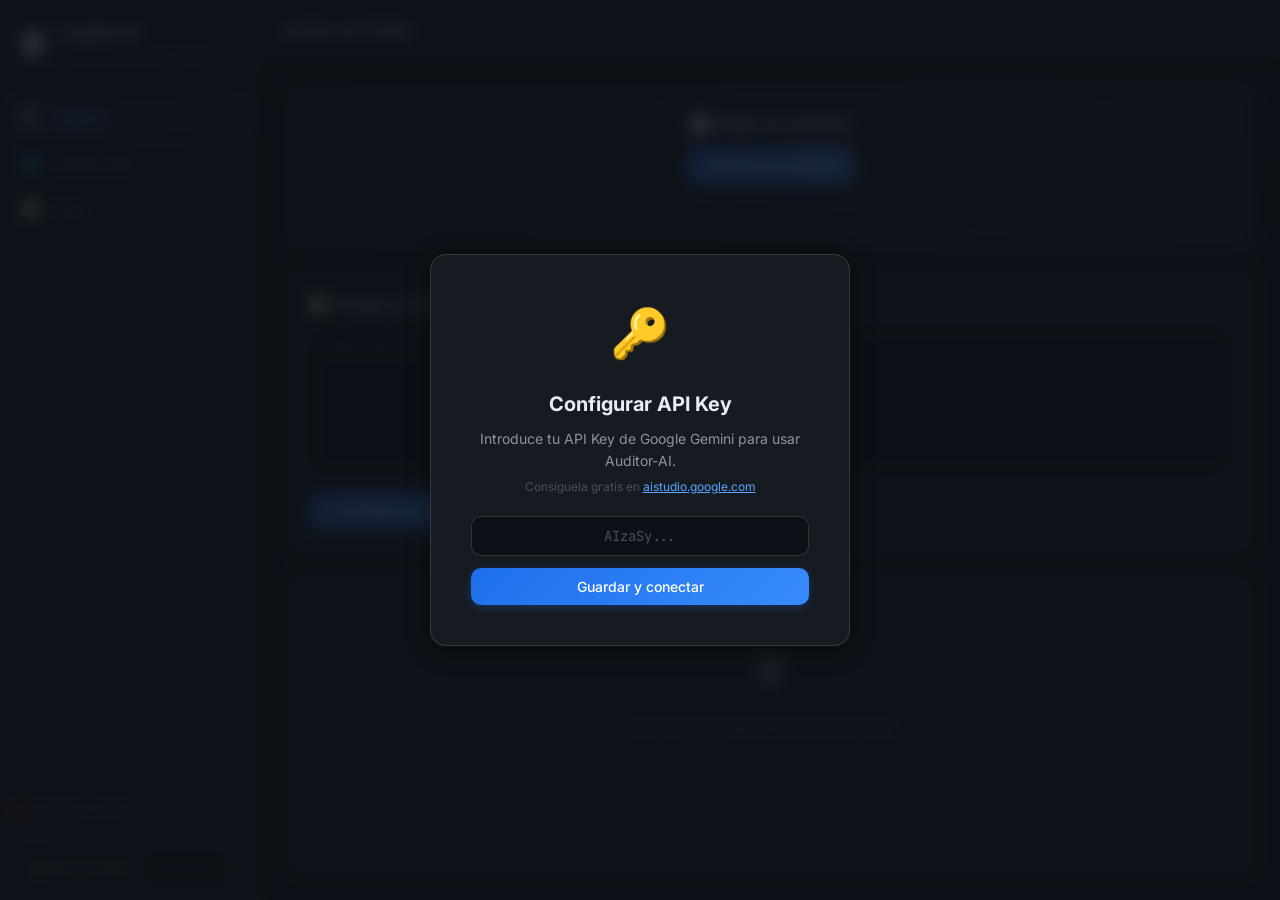
==== docs/index.html @ 36958936 "PWA client-side solo navegador (sin backend)" ====
<!DOCTYPE html>
<html lang="es">
<head>
  <meta charset="UTF-8" />
  <meta name="viewport" content="width=device-width, initial-scale=1.0" />
  <meta name="theme-color" content="#161b22" />
  <meta name="apple-mobile-web-app-capable" content="yes" />
  <meta name="apple-mobile-web-app-status-bar-style" content="black-translucent" />
  <link rel="manifest" href="manifest.json" />
  <link rel="icon" href="icons/icon-192.svg" sizes="192x192" />
  <link rel="apple-touch-icon" href="icons/icon-192.svg" />
  <title>Auditor-AI — PWA</title>
  <link href="https://fonts.googleapis.com/css2?family=Inter:wght@300;400;500;600;700&family=JetBrains+Mono:wght@400;500&display=swap" rel="stylesheet" />
  <link rel="stylesheet" href="style.css" />
</head>
<body>

  <aside class="sidebar" id="sidebar">
    <div class="sidebar-header">
      <div class="logo">
        <span class="logo-icon">&#x1F6E1;&#xFE0F;</span>
        <div class="logo-text">
          <h1>Auditor-AI</h1>
          <span class="logo-sub">RAPTOR Security Suite</span>
        </div>
      </div>
    </div>

    <nav class="sidebar-nav">
      <button class="nav-item active" id="nav-analyze" onclick="switchTab('analyze')">
        <span class="nav-icon">&#x1F50D;</span><span>An&aacute;lisis</span>
      </button>
      <button class="nav-item" id="nav-web" onclick="switchTab('web')">
        <span class="nav-icon">&#x1F310;</span><span>Auditar URL</span>
      </button>
      <button class="nav-item" id="nav-chat" onclick="switchTab('chat')">
        <span class="nav-icon">&#x1F4AC;</span><span>Chat</span>
      </button>
    </nav>

    <div class="sidebar-footer">
      <div class="status-indicator" id="status-indicator">
        <span class="status-dot" id="status-dot"></span>
        <span id="status-text">Comprobando...</span>
      </div>
      <div class="model-select-wrapper">
        <label for="global-model">Modelo</label>
        <select id="global-model">
          <option value="gemini-2.5-flash" selected>gemini-2.5-flash &#x26A1;</option>
          <option value="gemini-2.5-pro">gemini-2.5-pro &#x1F9E0; (cuota limitada)</option>
        </select>
      </div>
    </div>
  </aside>

  <main class="main-content">
    <header class="topbar">
      <div class="topbar-title" id="topbar-title">An&aacute;lisis de C&oacute;digo</div>
    </header>

    <!-- ANALYZE TAB -->
    <section class="tab-panel active" id="tab-analyze">
      <div class="panel-body" style="display:flex;flex-direction:column;gap:16px">
        <div class="card upload-card" id="drop-zone">
          <h2>&#x1F4C4; Sube un archivo</h2>
          <input type="file" id="file-input" hidden />
          <button class="btn btn-primary" onclick="document.getElementById('file-input').click()">Seleccionar archivo</button>
          <p class="upload-hint" style="margin-top:8px">O arrastra un archivo aqu&iacute;</p>
        </div>
        <div class="file-info-bar hidden" id="file-info-bar">
          <span id="file-info-name"></span>
          <button class="btn btn-primary btn-sm" id="analyze-file-btn" onclick="analyzeFile()">&#x1F680; Auditar</button>
        </div>

        <div class="card">
          <h2 class="card-title">&#x1F4DD; O pega el c&oacute;digo</h2>
          <textarea id="code-textarea" class="text-input" style="min-height:150px;font-family:var(--font-mono);font-size:13px;resize:vertical;width:100%;margin-bottom:10px" placeholder="Pega aqu&iacute; el c&oacute;digo a analizar..."></textarea>
          <button class="btn btn-primary" id="analyze-code-btn" onclick="analyzeCode()">&#x1F680; Auditar con RAPTOR</button>
        </div>

        <div class="output-header" style="display:none" id="analyze-output-header">
          <span class="output-label">&#x1F50D; Resultado del an&aacute;lisis</span>
          <span class="output-meta" id="analyze-meta"></span>
        </div>
      </div>
      <div class="output-wrapper" id="analyze-output-wrapper">
        <div class="output-box" id="analyze-output">
          <div class="output-placeholder"><span>&#x1F6E1;&#xFE0F;</span><p>El informe de seguridad aparecer&aacute; aqu&iacute;...</p></div>
        </div>
      </div>
    </section>

    <!-- WEB TAB -->
    <section class="tab-panel" id="tab-web">
      <div class="panel-body">
        <div class="card">
          <h2 class="card-title">&#x1F310; Auditor&iacute;a de URL</h2>
          <div class="input-group">
            <input type="text" id="url-input" class="text-input" placeholder="https://ejemplo.com" />
            <button class="btn btn-primary" id="analyze-url-btn" onclick="analyzeURL()">Auditar Web</button>
          </div>
        </div>
      </div>
      <div class="output-wrapper" id="web-output-wrapper">
        <div class="output-box" id="web-output">
          <div class="output-placeholder"><span>&#x1F310;</span><p>Resultados del an&aacute;lisis web...</p></div>
        </div>
      </div>
    </section>

    <!-- CHAT TAB -->
    <section class="tab-panel" id="tab-chat">
      <div class="chat-wrapper">
        <div class="chat-messages" id="chat-messages">
          <div class="chat-welcome">
            <div class="chat-welcome-icon">&#x1F916;</div>
            <h2>Chat de Seguridad Auditor-AI</h2>
            <p>Asistente DevSecOps con metodolog&iacute;a RAPTOR activada.<br/>Haz cualquier pregunta sobre vulnerabilidades, c&oacute;digo o buenas pr&aacute;cticas de seguridad.</p>
            <button class="btn btn-primary" id="start-chat-btn" onclick="startChat()">&#x1F4AC; Iniciar sesi&oacute;n de chat</button>
          </div>
        </div>
        <div class="chat-input-area">
          <textarea id="chat-input" placeholder="Pregunta de seguridad..." rows="1" disabled></textarea>
          <button class="chat-send-btn" id="chat-send-btn" onclick="sendChatMessage()" disabled>Enviar</button>
          <div class="chat-hint" id="chat-hint">Inicia la sesi&oacute;n para comenzar a chatear</div>
        </div>
      </div>
    </section>

  </main>

  <div class="toast hidden" id="toast"></div>

  <div class="api-key-overlay" id="api-key-overlay">
    <div class="api-key-modal">
      <div class="api-key-modal-icon">&#x1F511;</div>
      <h2>Configurar API Key</h2>
      <p>Introduce tu API Key de Google Gemini para usar Auditor-AI.</p>
      <p class="api-key-hint">Cons&iacute;guela gratis en <a href="https://aistudio.google.com/" target="_blank" rel="noopener">aistudio.google.com</a></p>
      <input type="text" id="api-key-input" class="text-input" placeholder="AIzaSy..." autocomplete="off" />
      <button class="btn btn-primary" id="api-key-btn" onclick="saveApiKey()">Guardar y conectar</button>
      <p class="api-key-error hidden" id="api-key-error">API Key inv&aacute;lida. Intenta de nuevo.</p>
    </div>
  </div>

  <script src="app.js"></script>
</body>
</html>
---- docs/style.css ----
/* ═══════════════════════════════════════════════════════════════════
   Auditor-AI Web — Dark mode premium stylesheet
   ═══════════════════════════════════════════════════════════════════ */

/* ── Variables ────────────────────────────────────────────────────── */
:root {
  /* Colors */
  --bg-base:        #0d1117;
  --bg-surface:     #161b22;
  --bg-elevated:    #1c2332;
  --bg-hover:       #212940;
  --bg-input:       #0d1117;

  --border:         rgba(255,255,255,0.07);
  --border-bright:  rgba(255,255,255,0.14);

  --accent:         #58a6ff;
  --accent-glow:    rgba(88,166,255,0.25);
  --accent-hover:   #79b8ff;

  --green:          #3fb950;
  --green-glow:     rgba(63,185,80,0.2);
  --yellow:         #d29922;
  --red:            #f85149;
  --orange:         #e3b341;
  --purple:         #bc8cff;

  --text-primary:   #e6edf3;
  --text-secondary: #8b949e;
  --text-muted:     #484f58;

  /* Severity colors */
  --sev-critical:   #f85149;
  --sev-high:       #e3b341;
  --sev-medium:     #d29922;
  --sev-low:        #3fb950;
  --sev-info:       #58a6ff;

  /* Layout */
  --sidebar-w:      260px;
  --topbar-h:       60px;
  --radius:         10px;
  --radius-lg:      16px;
  --radius-sm:      6px;
  --shadow:         0 4px 24px rgba(0,0,0,0.4);
  --shadow-glow:    0 0 24px var(--accent-glow);

  /* Typography */
  --font-sans:      'Inter', system-ui, sans-serif;
  --font-mono:      'JetBrains Mono', 'Fira Code', monospace;
}

/* ── Reset & Base ─────────────────────────────────────────────────── */
*, *::before, *::after { box-sizing: border-box; margin: 0; padding: 0; }

html { height: 100%; scroll-behavior: smooth; }

body {
  font-family: var(--font-sans);
  background: var(--bg-base);
  color: var(--text-primary);
  height: 100vh;
  display: flex;
  overflow: hidden;
  font-size: 14px;
  line-height: 1.6;
}

/* ── Scrollbar ────────────────────────────────────────────────────── */
::-webkit-scrollbar { width: 6px; height: 6px; }
::-webkit-scrollbar-track { background: transparent; }
::-webkit-scrollbar-thumb { background: var(--border-bright); border-radius: 3px; }
::-webkit-scrollbar-thumb:hover { background: var(--text-muted); }

/* ── Sidebar ──────────────────────────────────────────────────────── */
.sidebar {
  width: var(--sidebar-w);
  min-width: var(--sidebar-w);
  background: var(--bg-surface);
  border-right: 1px solid var(--border);
  display: flex;
  flex-direction: column;
  height: 100vh;
  transition: width 0.3s ease, min-width 0.3s ease;
  overflow: hidden;
  z-index: 100;
  position: relative;
}

.sidebar.collapsed {
  width: 0;
  min-width: 0;
  border-right: none;
}

.sidebar-header {
  padding: 20px 16px 16px;
  border-bottom: 1px solid var(--border);
}

.logo {
  display: flex;
  align-items: center;
  gap: 12px;
}

.logo-icon {
  font-size: 28px;
  filter: drop-shadow(0 0 8px rgba(88,166,255,0.5));
  animation: pulse-glow 3s infinite;
}

@keyframes pulse-glow {
  0%, 100% { filter: drop-shadow(0 0 6px rgba(88,166,255,0.4)); }
  50%       { filter: drop-shadow(0 0 14px rgba(88,166,255,0.8)); }
}

.logo-text h1 {
  font-size: 16px;
  font-weight: 700;
  color: var(--text-primary);
  letter-spacing: -0.3px;
}

.logo-sub {
  font-size: 11px;
  color: var(--accent);
  font-weight: 500;
  letter-spacing: 0.5px;
  text-transform: uppercase;
}

/* ── Sidebar Nav ──────────────────────────────────────────────────── */
.sidebar-nav {
  flex: 1;
  padding: 12px 8px;
  display: flex;
  flex-direction: column;
  gap: 4px;
}

.nav-item {
  display: flex;
  align-items: center;
  gap: 12px;
  padding: 10px 12px;
  border-radius: var(--radius);
  background: transparent;
  border: none;
  color: var(--text-secondary);
  font-family: var(--font-sans);
  font-size: 14px;
  font-weight: 500;
  cursor: pointer;
  transition: all 0.2s ease;
  width: 100%;
  text-align: left;
  white-space: nowrap;
}

.nav-item:hover {
  background: var(--bg-hover);
  color: var(--text-primary);
  transform: translateX(2px);
}

.nav-item.active {
  background: linear-gradient(135deg, rgba(88,166,255,0.15), rgba(88,166,255,0.05));
  color: var(--accent);
  border: 1px solid rgba(88,166,255,0.25);
  box-shadow: inset 0 0 12px rgba(88,166,255,0.05);
}

.nav-icon {
  font-size: 18px;
  min-width: 20px;
  text-align: center;
}

/* ── Sidebar Footer ───────────────────────────────────────────────── */
.sidebar-footer {
  padding: 16px;
  border-top: 1px solid var(--border);
  display: flex;
  flex-direction: column;
  gap: 12px;
}

.status-indicator {
  display: flex;
  align-items: center;
  gap: 8px;
  font-size: 12px;
  color: var(--text-secondary);
}

.status-dot {
  width: 8px;
  height: 8px;
  border-radius: 50%;
  background: var(--text-muted);
  transition: background 0.3s;
}

.status-dot.ok    { background: var(--green); box-shadow: 0 0 6px var(--green-glow); }
.status-dot.error { background: var(--red); }

.model-select-wrapper {
  display: flex;
  flex-direction: column;
  gap: 4px;
}

.model-select-wrapper label {
  font-size: 11px;
  color: var(--text-muted);
  text-transform: uppercase;
  letter-spacing: 0.5px;
}

select#global-model {
  background: var(--bg-input);
  border: 1px solid var(--border-bright);
  color: var(--text-primary);
  border-radius: var(--radius-sm);
  padding: 6px 8px;
  font-family: var(--font-sans);
  font-size: 13px;
  cursor: pointer;
  outline: none;
  transition: border-color 0.2s;
}

select#global-model:focus { border-color: var(--accent); }

/* ── Main Content ─────────────────────────────────────────────────── */
.main-content {
  flex: 1;
  display: flex;
  flex-direction: column;
  height: 100vh;
  overflow: hidden;
  min-width: 0;
}

/* ── Topbar ───────────────────────────────────────────────────────── */
.topbar {
  height: var(--topbar-h);
  background: var(--bg-surface);
  border-bottom: 1px solid var(--border);
  display: flex;
  align-items: center;
  gap: 16px;
  padding: 0 20px;
  flex-shrink: 0;
}

.sidebar-toggle {
  background: none;
  border: none;
  cursor: pointer;
  display: flex;
  flex-direction: column;
  gap: 5px;
  padding: 6px;
  border-radius: var(--radius-sm);
  transition: background 0.2s;
}

.sidebar-toggle:hover { background: var(--bg-hover); }

.sidebar-toggle span {
  display: block;
  width: 18px;
  height: 2px;
  background: var(--text-secondary);
  border-radius: 2px;
  transition: all 0.3s;
}

.topbar-title {
  font-size: 15px;
  font-weight: 600;
  color: var(--text-primary);
  flex: 1;
}

/* ── Tab Panels ───────────────────────────────────────────────────── */
.tab-panel {
  display: none;
  flex: 1;
  overflow-y: auto;
  padding: 24px;
  flex-direction: column;
  gap: 20px;
}

.tab-panel.active {
  display: flex;
}

/* ── Cards ────────────────────────────────────────────────────────── */
.card {
  background: var(--bg-surface);
  border: 1px solid var(--border);
  border-radius: var(--radius-lg);
  padding: 24px;
  transition: border-color 0.2s;
}

.card:hover { border-color: var(--border-bright); }

.card-title {
  font-size: 16px;
  font-weight: 600;
  margin-bottom: 8px;
}

.card-desc {
  color: var(--text-secondary);
  font-size: 13px;
  margin-bottom: 16px;
}

/* ── Upload Card ──────────────────────────────────────────────────── */
.upload-card {
  text-align: center;
  border: 2px dashed var(--border);
  cursor: pointer;
  transition: all 0.3s ease;
  background: linear-gradient(135deg, var(--bg-surface), var(--bg-elevated));
}

.upload-card:hover,
.upload-card.dragover {
  border-color: var(--accent);
  background: linear-gradient(135deg, rgba(88,166,255,0.05), rgba(88,166,255,0.02));
  box-shadow: var(--shadow-glow);
}

.upload-icon {
  font-size: 48px;
  margin-bottom: 12px;
  filter: grayscale(0.3);
  transition: filter 0.2s;
}

.upload-card:hover .upload-icon { filter: none; }

.upload-card h2 {
  font-size: 18px;
  font-weight: 600;
  margin-bottom: 8px;
}

.upload-card p {
  color: var(--text-secondary);
  font-size: 13px;
  margin-bottom: 4px;
}

.upload-hint {
  font-family: var(--font-mono);
  font-size: 11px !important;
  color: var(--text-muted) !important;
  margin-bottom: 16px !important;
}

/* ── Path Card ────────────────────────────────────────────────────── */
.path-card { padding: 16px 24px; }

.path-header {
  margin-bottom: 10px;
}

.section-label {
  font-size: 12px;
  color: var(--text-muted);
  text-transform: uppercase;
  letter-spacing: 0.5px;
  font-weight: 600;
}

/* ── Input Group ──────────────────────────────────────────────────── */
.input-group {
  display: flex;
  gap: 10px;
  align-items: center;
  margin-bottom: 12px;
}

.text-input {
  flex: 1;
  background: var(--bg-input);
  border: 1px solid var(--border-bright);
  color: var(--text-primary);
  border-radius: var(--radius);
  padding: 10px 14px;
  font-family: var(--font-mono);
  font-size: 13px;
  outline: none;
  transition: border-color 0.2s, box-shadow 0.2s;
}

.text-input:focus {
  border-color: var(--accent);
  box-shadow: 0 0 0 3px var(--accent-glow);
}

.text-input::placeholder { color: var(--text-muted); }

/* ── Buttons ──────────────────────────────────────────────────────── */
.btn {
  display: inline-flex;
  align-items: center;
  gap: 6px;
  padding: 10px 18px;
  border-radius: var(--radius);
  font-family: var(--font-sans);
  font-size: 14px;
  font-weight: 500;
  cursor: pointer;
  border: none;
  outline: none;
  transition: all 0.2s ease;
  white-space: nowrap;
}

.btn-primary {
  background: linear-gradient(135deg, #1f6feb, #388bfd);
  color: #fff;
  box-shadow: 0 2px 8px rgba(31,111,235,0.3);
}

.btn-primary:hover {
  background: linear-gradient(135deg, #388bfd, #58a6ff);
  box-shadow: 0 4px 16px rgba(88,166,255,0.4);
  transform: translateY(-1px);
}

.btn-primary:active { transform: translateY(0); }
.btn-primary:disabled {
  background: var(--bg-hover);
  color: var(--text-muted);
  cursor: not-allowed;
  box-shadow: none;
  transform: none;
}

.btn-ghost {
  background: transparent;
  color: var(--text-secondary);
  border: 1px solid var(--border);
}

.btn-ghost:hover {
  background: var(--bg-hover);
  color: var(--text-primary);
  border-color: var(--border-bright);
}

.btn-sm { padding: 6px 12px; font-size: 13px; }
.btn-wide { width: 100%; justify-content: center; margin-top: 8px; }

/* ── File Info Bar ────────────────────────────────────────────────── */
.file-info-bar {
  display: flex;
  align-items: center;
  gap: 10px;
  background: linear-gradient(135deg, rgba(63,185,80,0.1), rgba(63,185,80,0.03));
  border: 1px solid rgba(63,185,80,0.25);
  border-radius: var(--radius);
  padding: 10px 16px;
  animation: slide-in 0.3s ease;
}

@keyframes slide-in {
  from { opacity: 0; transform: translateY(-8px); }
  to   { opacity: 1; transform: translateY(0); }
}

.file-info-icon { font-size: 18px; }

#file-info-name {
  flex: 1;
  font-family: var(--font-mono);
  font-size: 13px;
  color: var(--green);
  font-weight: 500;
}

/* ── Tool Selector ────────────────────────────────────────────────── */
.tool-selector {
  display: flex;
  align-items: center;
  gap: 16px;
  margin-bottom: 12px;
  flex-wrap: wrap;
}

.tool-label {
  font-size: 13px;
  color: var(--text-secondary);
  font-weight: 500;
}

.tool-options {
  display: flex;
  gap: 8px;
}

.chip-label input[type="radio"] { display: none; }

.chip {
  display: block;
  padding: 5px 14px;
  border-radius: 20px;
  border: 1px solid var(--border-bright);
  color: var(--text-secondary);
  font-size: 13px;
  cursor: pointer;
  transition: all 0.2s;
}

.chip-label input:checked + .chip {
  background: rgba(88,166,255,0.15);
  border-color: var(--accent);
  color: var(--accent);
}

/* ── Output Box ───────────────────────────────────────────────────── */
.output-wrapper {
  flex: 1;
  display: flex;
  flex-direction: column;
  min-height: 300px;
  background: var(--bg-surface);
  border: 1px solid var(--border);
  border-radius: var(--radius-lg);
  overflow: hidden;
}

.output-header {
  display: flex;
  align-items: center;
  justify-content: space-between;
  padding: 12px 20px;
  border-bottom: 1px solid var(--border);
  background: var(--bg-elevated);
  flex-shrink: 0;
}

.output-label {
  font-size: 13px;
  font-weight: 600;
  color: var(--text-secondary);
}

.output-meta {
  font-size: 12px;
  color: var(--text-muted);
  font-family: var(--font-mono);
}

.output-box {
  flex: 1;
  padding: 20px 24px;
  overflow-y: auto;
  font-family: var(--font-sans);
  font-size: 14px;
  line-height: 1.8;
  position: relative;
}

.output-placeholder {
  display: flex;
  flex-direction: column;
  align-items: center;
  justify-content: center;
  height: 200px;
  color: var(--text-muted);
  gap: 12px;
}

.output-placeholder span { font-size: 36px; opacity: 0.4; }
.output-placeholder p { font-size: 14px; }

/* ── Markdown Rendering ───────────────────────────────────────────── */
.output-box h1 { font-size: 22px; font-weight: 700; margin: 24px 0 12px; color: var(--text-primary); border-bottom: 1px solid var(--border); padding-bottom: 8px; }
.output-box h2 { font-size: 18px; font-weight: 600; margin: 20px 0 10px; color: var(--text-primary); }
.output-box h3 { font-size: 15px; font-weight: 600; margin: 16px 0 8px; color: var(--accent); }
.output-box h4 { font-size: 14px; font-weight: 600; margin: 12px 0 6px; color: var(--text-secondary); }

.output-box p { margin-bottom: 12px; color: var(--text-secondary); }
.output-box strong { color: var(--text-primary); font-weight: 600; }
.output-box em { color: var(--yellow); font-style: italic; }

.output-box ul, .output-box ol { padding-left: 24px; margin-bottom: 12px; }
.output-box li { color: var(--text-secondary); margin-bottom: 4px; }
.output-box li::marker { color: var(--accent); }

.output-box code {
  font-family: var(--font-mono);
  font-size: 12px;
  background: rgba(255,255,255,0.06);
  padding: 2px 6px;
  border-radius: 4px;
  color: var(--purple);
}

.output-box pre {
  background: #0a0e14;
  border: 1px solid var(--border);
  border-radius: var(--radius);
  padding: 16px;
  overflow-x: auto;
  margin: 12px 0;
  position: relative;
}

.output-box pre code {
  background: none;
  padding: 0;
  color: var(--text-primary);
  font-size: 13px;
}

.output-box blockquote {
  border-left: 3px solid var(--accent);
  padding-left: 16px;
  margin: 12px 0;
  color: var(--text-muted);
}

.output-box hr {
  border: none;
  border-top: 1px solid var(--border);
  margin: 20px 0;
}

/* Severity tags auto-styling */
.output-box h1:has-text("CRÍTICA"), .sev-critical-heading { color: var(--sev-critical) !important; }

/* ── Streaming cursor ─────────────────────────────────────────────── */
.streaming-cursor {
  display: inline-block;
  width: 2px;
  height: 1.2em;
  background: var(--accent);
  border-radius: 1px;
  vertical-align: text-bottom;
  animation: blink 0.8s infinite;
  margin-left: 2px;
}

@keyframes blink {
  0%, 100% { opacity: 1; }
  50%       { opacity: 0; }
}

/* ── Chat ─────────────────────────────────────────────────────────── */
.chat-wrapper {
  flex: 1;
  display: flex;
  flex-direction: column;
  height: calc(100vh - var(--topbar-h));
  overflow: hidden;
}

.chat-messages {
  flex: 1;
  overflow-y: auto;
  padding: 24px;
  display: flex;
  flex-direction: column;
  gap: 20px;
}

.chat-welcome {
  display: flex;
  flex-direction: column;
  align-items: center;
  justify-content: center;
  flex: 1;
  text-align: center;
  gap: 16px;
  padding: 40px;
}

.chat-welcome-icon {
  font-size: 56px;
  animation: float 4s ease-in-out infinite;
}

@keyframes float {
  0%, 100% { transform: translateY(0); }
  50%       { transform: translateY(-10px); }
}

.chat-welcome h2 { font-size: 22px; font-weight: 700; }
.chat-welcome p { color: var(--text-secondary); max-width: 480px; line-height: 1.7; }

/* ── Chat messages ────────────────────────────────────────────────── */
.chat-msg {
  display: flex;
  gap: 12px;
  animation: msg-in 0.3s ease;
}

@keyframes msg-in {
  from { opacity: 0; transform: translateY(10px); }
  to   { opacity: 1; transform: translateY(0); }
}

.chat-msg.user { flex-direction: row-reverse; }

.chat-avatar {
  width: 36px;
  height: 36px;
  border-radius: 50%;
  display: flex;
  align-items: center;
  justify-content: center;
  font-size: 18px;
  flex-shrink: 0;
}

.chat-msg.user .chat-avatar    { background: rgba(88,166,255,0.15); border: 1px solid rgba(88,166,255,0.3); }
.chat-msg.ai .chat-avatar      { background: rgba(63,185,80,0.12); border: 1px solid rgba(63,185,80,0.3); }

.chat-bubble {
  max-width: 72%;
  padding: 14px 18px;
  border-radius: var(--radius-lg);
  line-height: 1.7;
  font-size: 14px;
}

.chat-msg.user .chat-bubble {
  background: linear-gradient(135deg, rgba(88,166,255,0.18), rgba(88,166,255,0.08));
  border: 1px solid rgba(88,166,255,0.2);
  border-bottom-right-radius: 4px;
  color: var(--text-primary);
}

.chat-msg.ai .chat-bubble {
  background: var(--bg-elevated);
  border: 1px solid var(--border);
  border-bottom-left-radius: 4px;
  color: var(--text-secondary);
}

.chat-msg.ai .chat-bubble p   { color: var(--text-secondary); }
.chat-msg.ai .chat-bubble strong { color: var(--text-primary); }
.chat-msg.ai .chat-bubble code { font-family: var(--font-mono); font-size: 12px; background: rgba(255,255,255,0.06); padding: 2px 5px; border-radius: 4px; color: var(--purple); }
.chat-msg.ai .chat-bubble pre  { background: #0a0e14; border: 1px solid var(--border); border-radius: var(--radius-sm); padding: 12px; margin: 8px 0; overflow-x: auto; }
.chat-msg.ai .chat-bubble pre code { background: none; padding: 0; font-size: 12px; }
.chat-msg.ai .chat-bubble h1, .chat-msg.ai .chat-bubble h2, .chat-msg.ai .chat-bubble h3 { color: var(--text-primary); margin: 12px 0 8px; }
.chat-msg.ai .chat-bubble ul, .chat-msg.ai .chat-bubble ol { padding-left: 20px; }
.chat-msg.ai .chat-bubble li { color: var(--text-secondary); }

/* ── Chat input ───────────────────────────────────────────────────── */
.chat-input-area {
  padding: 16px 24px;
  border-top: 1px solid var(--border);
  background: var(--bg-surface);
}

.chat-input-wrapper {
  display: flex;
  gap: 10px;
  align-items: flex-end;
  background: var(--bg-input);
  border: 1px solid var(--border-bright);
  border-radius: var(--radius-lg);
  padding: 8px 8px 8px 16px;
  transition: border-color 0.2s, box-shadow 0.2s;
}

.chat-input-wrapper:focus-within {
  border-color: var(--accent);
  box-shadow: 0 0 0 3px var(--accent-glow);
}

.chat-textarea {
  flex: 1;
  background: transparent;
  border: none;
  color: var(--text-primary);
  font-family: var(--font-sans);
  font-size: 14px;
  line-height: 1.6;
  resize: none;
  outline: none;
  max-height: 160px;
  overflow-y: auto;
}

.chat-textarea::placeholder { color: var(--text-muted); }
.chat-textarea:disabled { opacity: 0.5; cursor: not-allowed; }

.chat-send-btn {
  background: linear-gradient(135deg, #1f6feb, #388bfd);
  border: none;
  border-radius: var(--radius);
  padding: 8px 10px;
  cursor: pointer;
  color: white;
  display: flex;
  align-items: center;
  justify-content: center;
  transition: all 0.2s;
  flex-shrink: 0;
}

.chat-send-btn:hover:not(:disabled) {
  background: linear-gradient(135deg, #388bfd, #58a6ff);
  transform: scale(1.05);
}

.chat-send-btn:disabled {
  background: var(--bg-hover);
  color: var(--text-muted);
  cursor: not-allowed;
  transform: none;
}

.chat-hint {
  font-size: 11px;
  color: var(--text-muted);
  text-align: center;
  margin-top: 8px;
}

/* ── Loading Overlay ──────────────────────────────────────────────── */
.loading-overlay {
  position: fixed;
  inset: 0;
  background: rgba(13,17,23,0.7);
  backdrop-filter: blur(4px);
  display: flex;
  flex-direction: column;
  align-items: center;
  justify-content: center;
  z-index: 999;
  gap: 16px;
  font-size: 14px;
  color: var(--text-secondary);
}

.loading-spinner {
  width: 40px;
  height: 40px;
  border: 3px solid var(--border);
  border-top-color: var(--accent);
  border-radius: 50%;
  animation: spin 0.8s linear infinite;
}

@keyframes spin { to { transform: rotate(360deg); } }

/* ── Toast ────────────────────────────────────────────────────────── */
.toast {
  position: fixed;
  bottom: 24px;
  right: 24px;
  background: var(--bg-elevated);
  border: 1px solid var(--border-bright);
  border-radius: var(--radius);
  padding: 12px 18px;
  font-size: 14px;
  color: var(--text-primary);
  box-shadow: var(--shadow);
  z-index: 1000;
  animation: toast-in 0.3s ease;
  max-width: 320px;
}

@keyframes toast-in {
  from { opacity: 0; transform: translateY(12px); }
  to   { opacity: 1; transform: translateY(0); }
}

.toast.success { border-left: 3px solid var(--green); }
.toast.error   { border-left: 3px solid var(--red); }
.toast.info    { border-left: 3px solid var(--accent); }

/* ── API Key Overlay ─────────────────────────────────────────────── */
.api-key-overlay {
  position: fixed; inset: 0; z-index: 9999;
  background: rgba(13,17,23,0.85); backdrop-filter: blur(8px);
  display: flex; align-items: center; justify-content: center;
}
.api-key-modal {
  background: var(--bg-surface); border: 1px solid var(--border-bright);
  border-radius: var(--radius-lg); padding: 40px; max-width: 420px; width: 90%;
  text-align: center; box-shadow: var(--shadow);
}
.api-key-modal-icon { font-size: 48px; margin-bottom: 16px; }
.api-key-modal h2 { font-size: 20px; font-weight: 700; margin-bottom: 8px; }
.api-key-modal p { color: var(--text-secondary); font-size: 14px; margin-bottom: 4px; }
.api-key-hint { font-size: 12px !important; color: var(--text-muted) !important; margin-bottom: 20px !important; }
.api-key-hint a { color: var(--accent); }
.api-key-modal .text-input { width: 100%; margin-bottom: 12px; text-align: center; font-size: 14px; }
.api-key-modal .btn { width: 100%; justify-content: center; }
.api-key-error { color: var(--red); font-size: 13px; margin-top: 12px; }

/* ── Utilities ────────────────────────────────────────────────────── */
.hidden { display: none !important; }

/* ── Responsive ───────────────────────────────────────────────────── */
@media (max-width: 700px) {
  .sidebar { position: fixed; top: 0; left: 0; height: 100vh; z-index: 200; transform: translateX(0); transition: transform 0.3s; }
  .sidebar.collapsed { transform: translateX(-100%); width: var(--sidebar-w); min-width: var(--sidebar-w); border-right: 1px solid var(--border); }
  .tab-panel { padding: 16px; }
  .chat-bubble { max-width: 90%; }
}
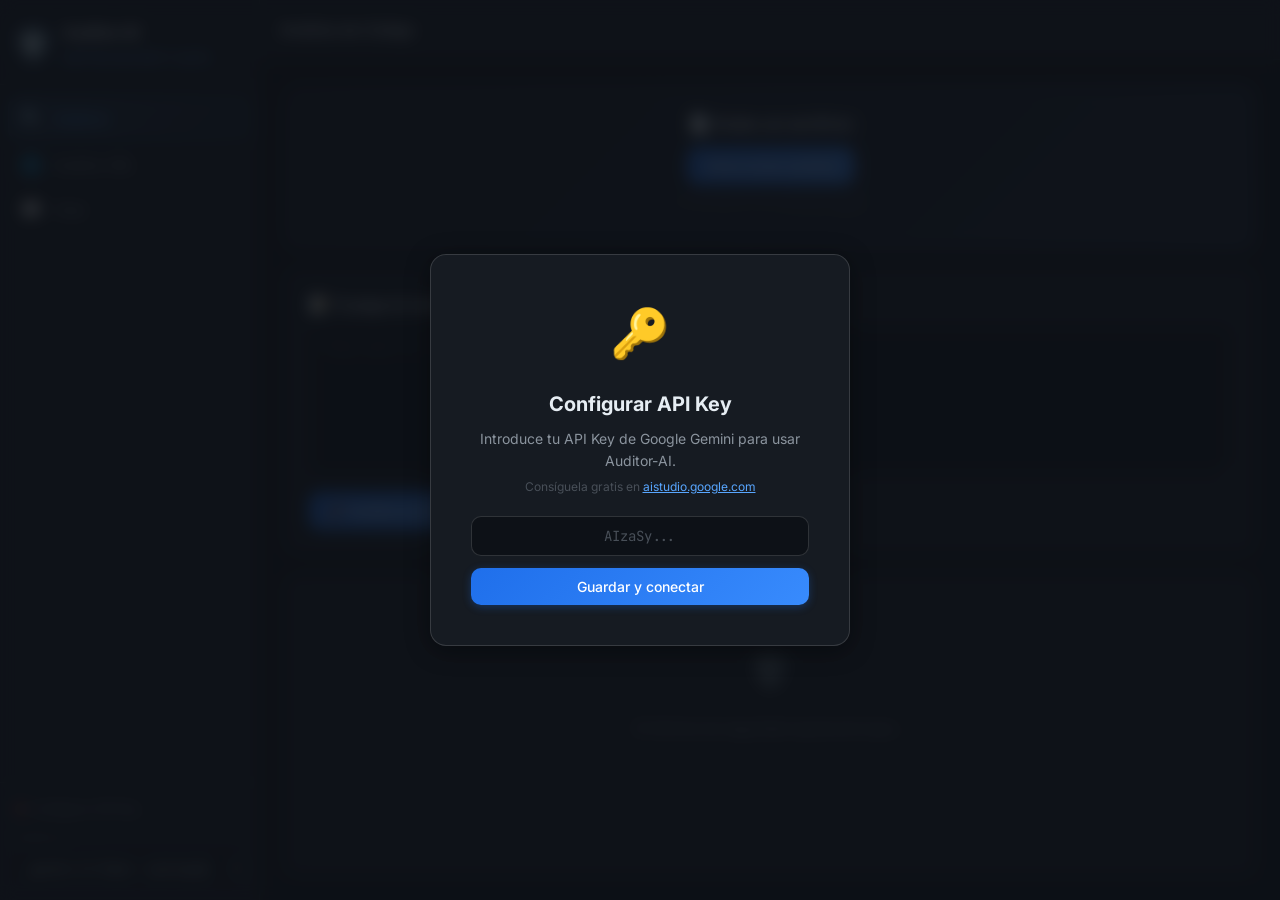
==== commit 55a42e97: "feat: auto fallback gemini-1.5-flash cuando 2.5 alcanza cuota, selector en dropdown" ====
--- a/docs/index.html
+++ b/docs/index.html
@@ -14,6 +14,8 @@
   <link rel="stylesheet" href="style.css" />
 </head>
 <body>
+
+  <div class="sidebar-overlay" id="sidebar-overlay" onclick="toggleSidebar()"></div>
 
   <aside class="sidebar" id="sidebar">
     <div class="sidebar-header">
@@ -46,7 +48,8 @@
       <div class="model-select-wrapper">
         <label for="global-model">Modelo</label>
         <select id="global-model">
-          <option value="gemini-2.5-flash" selected>gemini-2.5-flash &#x26A1;</option>
+          <option value="gemini-2.5-flash" selected>gemini-2.5-flash &#x26A1; (principal)</option>
+          <option value="gemini-1.5-flash">gemini-1.5-flash &#x1F525; (1500 req/d&iacute;a)</option>
           <option value="gemini-2.5-pro">gemini-2.5-pro &#x1F9E0; (cuota limitada)</option>
         </select>
       </div>
@@ -55,6 +58,9 @@
 
   <main class="main-content">
     <header class="topbar">
+      <button class="sidebar-toggle" onclick="toggleSidebar()" aria-label="Menú">
+        <span></span><span></span><span></span>
+      </button>
       <div class="topbar-title" id="topbar-title">An&aacute;lisis de C&oacute;digo</div>
     </header>
 
@@ -120,8 +126,12 @@
           </div>
         </div>
         <div class="chat-input-area">
-          <textarea id="chat-input" placeholder="Pregunta de seguridad..." rows="1" disabled></textarea>
-          <button class="chat-send-btn" id="chat-send-btn" onclick="sendChatMessage()" disabled>Enviar</button>
+          <div class="chat-input-wrapper">
+            <textarea id="chat-input" class="chat-textarea" placeholder="Pregunta de seguridad..." rows="1" disabled></textarea>
+            <button class="chat-send-btn" id="chat-send-btn" onclick="sendChatMessage()" disabled aria-label="Enviar">
+              <svg width="20" height="20" viewBox="0 0 24 24" fill="none" stroke="currentColor" stroke-width="2" stroke-linecap="round" stroke-linejoin="round"><line x1="22" y1="2" x2="11" y2="13"/><polygon points="22 2 15 22 11 13 2 9 22 2"/></svg>
+            </button>
+          </div>
           <div class="chat-hint" id="chat-hint">Inicia la sesi&oacute;n para comenzar a chatear</div>
         </div>
       </div>
--- a/docs/style.css
+++ b/docs/style.css
@@ -798,6 +798,7 @@
 
 .chat-textarea::placeholder { color: var(--text-muted); }
 .chat-textarea:disabled { opacity: 0.5; cursor: not-allowed; }
+.chat-textarea { width: 100%; }
 
 .chat-send-btn {
   background: linear-gradient(135deg, #1f6feb, #388bfd);
@@ -905,13 +906,97 @@
 .api-key-modal .btn { width: 100%; justify-content: center; }
 .api-key-error { color: var(--red); font-size: 13px; margin-top: 12px; }
 
+/* ── Sidebar overlay (mobile) ─────────────────────────────────────── */
+.sidebar-overlay {
+  display: none;
+  position: fixed;
+  inset: 0;
+  background: rgba(0,0,0,0.5);
+  z-index: 150;
+}
+
+/* ── Sidebar toggle ───────────────────────────────────────────────── */
+.sidebar-toggle {
+  background: none;
+  border: none;
+  cursor: pointer;
+  display: none;
+  flex-direction: column;
+  gap: 5px;
+  padding: 6px;
+  border-radius: var(--radius-sm);
+  transition: background 0.2s;
+}
+.sidebar-toggle:hover { background: var(--bg-hover); }
+.sidebar-toggle span {
+  display: block;
+  width: 20px;
+  height: 2px;
+  background: var(--text-secondary);
+  border-radius: 2px;
+  transition: all 0.3s;
+}
+
 /* ── Utilities ────────────────────────────────────────────────────── */
 .hidden { display: none !important; }
 
 /* ── Responsive ───────────────────────────────────────────────────── */
-@media (max-width: 700px) {
-  .sidebar { position: fixed; top: 0; left: 0; height: 100vh; z-index: 200; transform: translateX(0); transition: transform 0.3s; }
-  .sidebar.collapsed { transform: translateX(-100%); width: var(--sidebar-w); min-width: var(--sidebar-w); border-right: 1px solid var(--border); }
+@media (max-width: 768px) {
+  .sidebar-toggle { display: flex; }
+
+  .sidebar {
+    position: fixed;
+    top: 0;
+    left: 0;
+    height: 100vh;
+    z-index: 200;
+    transform: translateX(0);
+    transition: transform 0.3s ease;
+    width: var(--sidebar-w);
+    min-width: var(--sidebar-w);
+    box-shadow: 4px 0 24px rgba(0,0,0,0.5);
+  }
+  .sidebar.collapsed {
+    transform: translateX(-100%);
+    box-shadow: none;
+  }
+  .sidebar-overlay:not(.hidden) { display: block; }
+
   .tab-panel { padding: 16px; }
-  .chat-bubble { max-width: 90%; }
-}
+  .chat-bubble { max-width: 92%; }
+
+  .panel-body .card { padding: 16px; }
+
+  .input-group { flex-direction: column; }
+  .input-group .text-input { width: 100%; }
+  .input-group .btn { width: 100%; }
+
+  .api-key-modal { padding: 24px; margin: 16px; max-width: 100%; }
+  .api-key-modal h2 { font-size: 18px; }
+
+  .chat-input-area { padding: 12px 16px; }
+  #chat-input { font-size: 16px; }
+  .chat-msg .chat-bubble { max-width: 92%; font-size: 14px; }
+  .chat-welcome { padding: 24px 16px; }
+  .chat-welcome h2 { font-size: 18px; }
+
+  .file-info-bar { flex-direction: column; align-items: stretch; text-align: center; }
+
+  #code-textarea { min-height: 120px; }
+
+  .output-box { padding: 16px; }
+  .output-box h1 { font-size: 18px; }
+  .output-box h2 { font-size: 16px; }
+  .output-box pre { padding: 12px; font-size: 12px; }
+
+  .sidebar-footer .model-select-wrapper select { font-size: 16px; }
+}
+
+@media (max-width: 480px) {
+  .tab-panel { padding: 12px; }
+  .topbar-title { font-size: 14px; }
+  .card-title { font-size: 15px; }
+  .chat-bubble { max-width: 96%; padding: 12px 14px; }
+  .api-key-modal { padding: 20px 16px; }
+  .api-key-modal .text-input { font-size: 16px; }
+}
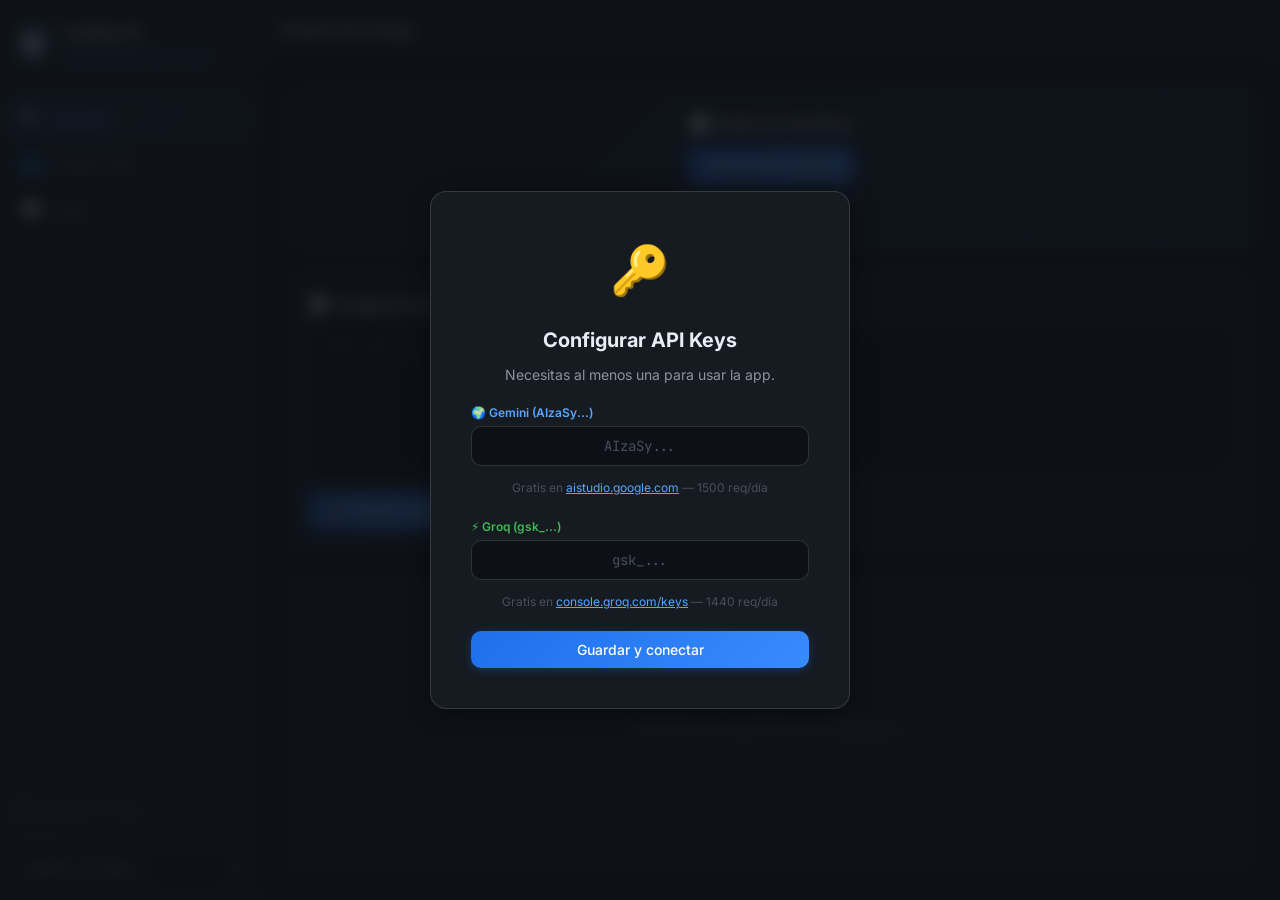
==== commit 297873af: "feat: Groq integration - fallback ilimitado, selector de modelos, overlay con ambas keys" ====
--- a/docs/index.html
+++ b/docs/index.html
@@ -48,9 +48,16 @@
       <div class="model-select-wrapper">
         <label for="global-model">Modelo</label>
         <select id="global-model">
-          <option value="gemini-2.5-flash" selected>gemini-2.5-flash &#x26A1; (principal)</option>
-          <option value="gemini-1.5-flash">gemini-1.5-flash &#x1F525; (1500 req/d&iacute;a)</option>
-          <option value="gemini-2.5-pro">gemini-2.5-pro &#x1F9E0; (cuota limitada)</option>
+          <optgroup label="Gemini (gratis, con cuota)">
+            <option value="gemini-2.5-flash" selected>gemini-2.5-flash &#x26A1;</option>
+            <option value="gemini-1.5-flash">gemini-1.5-flash (1500 req/d&iacute;a)</option>
+          </optgroup>
+          <optgroup label="Groq &#x1F525; (gratis, sin cuota pr&aacute;ctica)">
+            <option value="llama3-70b-8192">Llama 3 70B</option>
+            <option value="llama3-8b-8192">Llama 3 8B</option>
+            <option value="mixtral-8x7b-32768">Mixtral 8x7B</option>
+            <option value="gemma2-9b-it">Gemma 2 9B</option>
+          </optgroup>
         </select>
       </div>
     </div>
@@ -144,12 +151,19 @@
   <div class="api-key-overlay" id="api-key-overlay">
     <div class="api-key-modal">
       <div class="api-key-modal-icon">&#x1F511;</div>
-      <h2>Configurar API Key</h2>
-      <p>Introduce tu API Key de Google Gemini para usar Auditor-AI.</p>
-      <p class="api-key-hint">Cons&iacute;guela gratis en <a href="https://aistudio.google.com/" target="_blank" rel="noopener">aistudio.google.com</a></p>
-      <input type="text" id="api-key-input" class="text-input" placeholder="AIzaSy..." autocomplete="off" />
-      <button class="btn btn-primary" id="api-key-btn" onclick="saveApiKey()">Guardar y conectar</button>
-      <p class="api-key-error hidden" id="api-key-error">API Key inv&aacute;lida. Intenta de nuevo.</p>
+      <h2>Configurar API Keys</h2>
+      <p style="margin-bottom:16px">Necesitas al menos una para usar la app.</p>
+
+      <label style="font-size:12px;color:var(--accent);font-weight:600;display:block;text-align:left;margin-bottom:4px">&#x1F30D; Gemini (AIzaSy...)</label>
+      <input type="text" id="gemini-key-input" class="text-input" placeholder="AIzaSy..." autocomplete="off" style="margin-bottom:12px" />
+      <p class="api-key-hint" style="margin-bottom:16px">Gratis en <a href="https://aistudio.google.com/" target="_blank" rel="noopener">aistudio.google.com</a> &mdash; 1500 req/d&iacute;a</p>
+
+      <label style="font-size:12px;color:var(--green);font-weight:600;display:block;text-align:left;margin-bottom:4px">&#x26A1; Groq (gsk_...)</label>
+      <input type="text" id="groq-key-input" class="text-input" placeholder="gsk_..." autocomplete="off" style="margin-bottom:12px" />
+      <p class="api-key-hint" style="margin-bottom:20px">Gratis en <a href="https://console.groq.com/keys" target="_blank" rel="noopener">console.groq.com/keys</a> &mdash; 1440 req/d&iacute;a</p>
+
+      <button class="btn btn-primary" id="api-key-btn" onclick="saveApiKeys()">Guardar y conectar</button>
+      <p class="api-key-error hidden" id="api-key-error">Configura al menos una API Key</p>
     </div>
   </div>
 
